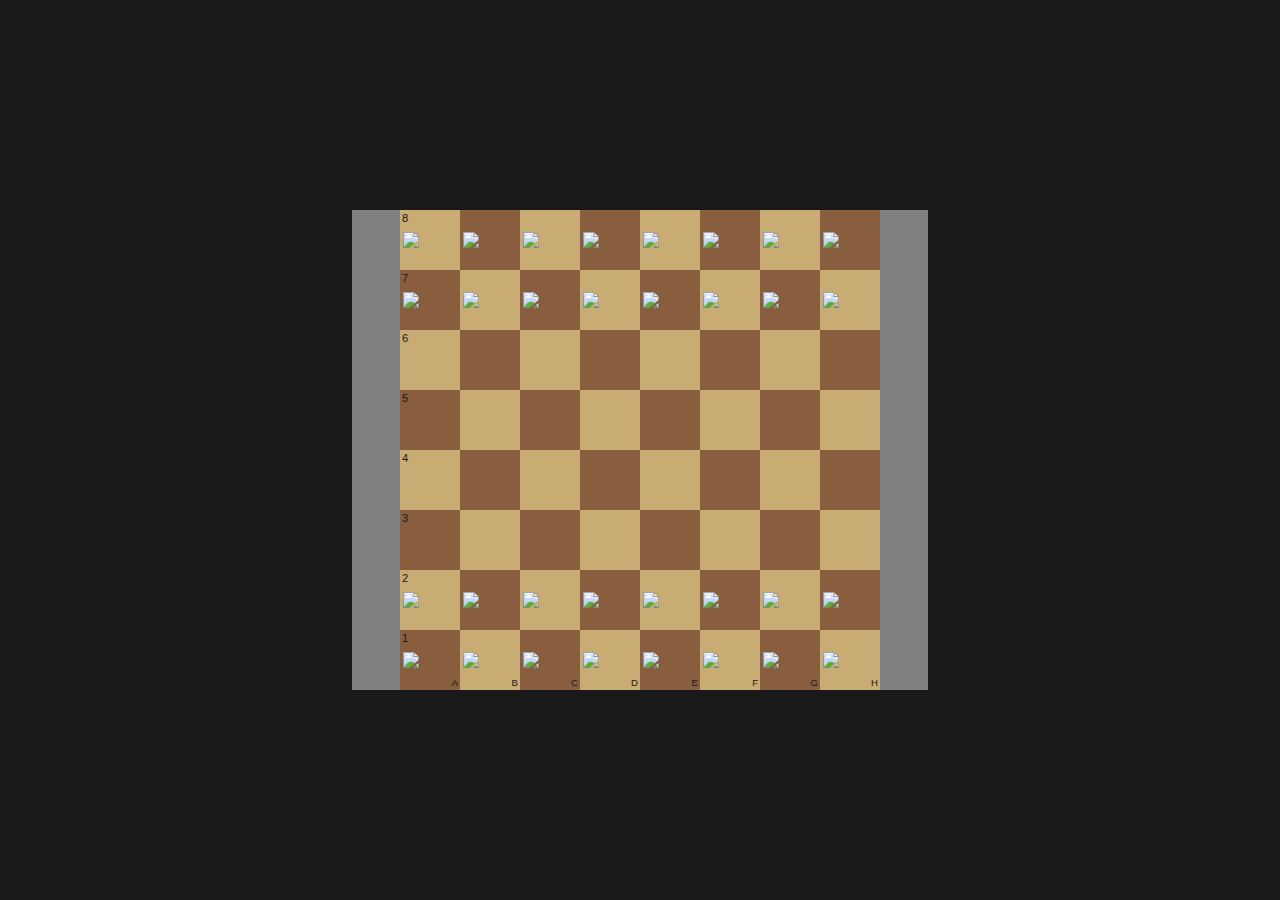
==== Chess/index.html @ 3fe84b0f "First Commit" ====
<!DOCTYPE html>
<html lang="en">

<head>
    <meta charset="UTF-8">
    <meta name="viewport" content="width=device-width, initial-scale=1.0">
    <link rel="stylesheet" href="CSS/overall.css">
    <link rel="stylesheet" href="CSS/board.css">
    <link rel="stylesheet" href="CSS/pieces.css">
    <link rel="shortcut icon" href="assets/images/browserTab.png" type="image/x-icon">
    <title>Chess</title>
</head>

<body>

    <main class="x-Axie">

        <div class="capture-area"></div>

        <div class="board" id="board"></div>

        <div class="capture-area"></div>

    </main>
    </div>
    <script src="JS/board.js"></script>
    <script src="JS/logic.js/path.js"></script>
</body>

</html>
---- Chess/CSS/overall.css ----
*{
    margin: 0; padding: 0; box-sizing: border-box; user-select: none;
}

body {
    width: 100%;
    min-height: 100vh;
    height: 100%;
    display: flex;
    justify-content: center;
    align-items: center;
    background-color: #191919;
}
---- Chess/CSS/board.css ----
:root {
    --black_cell: rgb(136, 94, 63);
    --white_cell: rgb(200, 172, 116);
    --path: rgba(168, 145, 99, 0.815);
}

.x-Axie {
    display: flex;
}

.board {
    background-color: grey;
    width: 30em;
    height: 30em;
    display: flex;
    flex-wrap: wrap;
}

.cell {
    width: calc(100%/8);
    height: calc(100%/8);
    position: relative;
    display: flex;
    justify-content: center;
    align-items: center;
}

.white {
    background-color: var(--white_cell);
}

.black {
    background-color: var(--black_cell);
}

.topNumber,
.bottomLetter {
    font-family: 'Arial';
    color: #191919;
}

.topNumber {
    position: absolute;
    top: 2px;
    left: 2px;
    font-size: .7rem;
}

.bottomLetter {
    font-size: .6rem;
    position: absolute;
    bottom: 2px;
    right: 2px;
}

.capture-area {
    background-color: grey;
    min-width: 3em;
    max-width: 4em;
    display: flex;
    flex-direction: column;
    justify-content: center;
    align-items: center;
    flex-wrap: wrap;
}
---- Chess/CSS/pieces.css ----
img {
    width: 90%;
}

.ball {
    position: absolute;
    top: 50%;
    left: 50%;
    transform: translate(-50%, -50%);
    background-color: rgba(255, 255, 255, 0.6);
    border-radius: 50%;
    width: calc(100%/6);
    height: calc(100%/6);
    transition: .1s ease-in-out;
}

.path:hover .ball {
    width: calc(100% / 4);
    height: calc(100% / 4);
}

.ring {
    position: relative;
    width: 90%;
    height: 90%;
    border: 3px solid rgba(250, 235, 215, 0.7);
    border-radius: 50%;
}

.ring::before {
    content: '';
    position: absolute;
    width: 40px;
    height: 40px;
    background-color: transparent;
    border-radius: 50%;
    top: 50%;
    left: 50%;
    transform: translate(-50%, -50%);
}

.path:hover .ring {
    border: 5px solid rgba(250, 235, 215, 0.7);
}
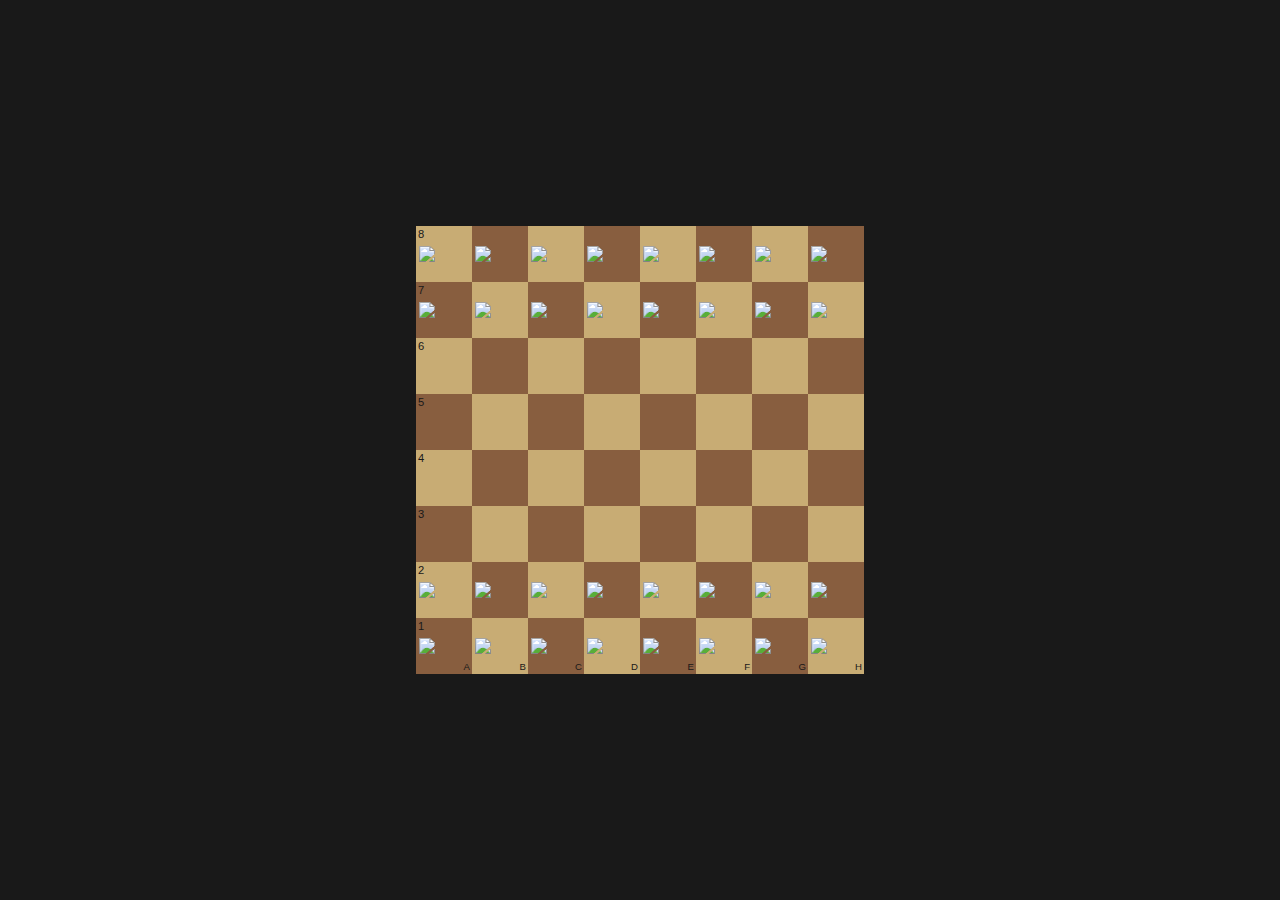
==== commit 3d03a416: "Update index.html" ====
--- a/Chess/index.html
+++ b/Chess/index.html
@@ -1,6 +1,5 @@
 <!DOCTYPE html>
 <html lang="en">
-
 <head>
     <meta charset="UTF-8">
     <meta name="viewport" content="width=device-width, initial-scale=1.0">
@@ -10,9 +9,7 @@
     <link rel="shortcut icon" href="assets/images/browserTab.png" type="image/x-icon">
     <title>Chess</title>
 </head>
-
 <body>
-
     <main class="x-Axie">
 
         <div class="capture-area"></div>
@@ -24,7 +21,10 @@
     </main>
     </div>
     <script src="JS/board.js"></script>
-    <script src="JS/logic.js/path.js"></script>
+    <script src="JS/logic/moviment.js"></script>
+    <script src="JS/logic/path.js"></script>
+    <script src="JS/main.js"></script>
+    <script src="JS/logic/interactive.js"></script>
+    <script src="JS/logic/validator.js"></script>
 </body>
-
-</html>+</html>
--- a/Chess/CSS/overall.css
+++ b/Chess/CSS/overall.css
@@ -6,8 +6,47 @@
     width: 100%;
     min-height: 100vh;
     height: 100%;
+    background-color: #191919;
+    display: flex;
+    flex-direction: column;
+    justify-content: center;
+    align-items: center;
+    gap: .7em;
+}
+
+.promote--area--black,
+.promote--area--white {
+    height: 3.5em;
+    width: 20em;
+    background-color: rgb(87, 80, 77);
+    visibility: hidden;
+    display: flex;
+    justify-content: space-between;
+    align-items: center;
+
+}
+
+.backImg {
+    flex: 1;
+    height: 100%;
     display: flex;
     justify-content: center;
     align-items: center;
-    background-color: #191919;
-}+    transition: .3s ease-in-out;
+    cursor: pointer;
+}
+
+.backImg:hover {
+    background-color: rgb(63, 58, 57);
+    box-shadow: 0 0 10px 3px rgb(63, 58, 57);
+
+}
+
+.backImg img {
+    width: 70%;
+    transition: .1s ease-in-out;
+}
+
+.backImg:hover img {
+    width: 65%;
+}
--- a/Chess/CSS/board.css
+++ b/Chess/CSS/board.css
@@ -4,14 +4,15 @@
     --path: rgba(168, 145, 99, 0.815);
 }
 
-.x-Axie {
+.x--Axie {
     display: flex;
+    gap: .5em;
 }
 
 .board {
     background-color: grey;
-    width: 30em;
-    height: 30em;
+    width: 28em;
+    height: 28em;
     display: flex;
     flex-wrap: wrap;
 }
@@ -54,12 +55,19 @@
 }
 
 .capture-area {
-    background-color: grey;
-    min-width: 3em;
-    max-width: 4em;
+    width: 3em;
+    max-width: 3em;
+    max-height: 28em;
     display: flex;
     flex-direction: column;
     justify-content: center;
     align-items: center;
-    flex-wrap: wrap;
-}+    border-radius: 5px;
+}
+
+.capture-area:first-of-type{
+    background-color: var(--white_cell);
+}
+.capture-area:last-of-type{
+    background-color: var(--black_cell);
+}
--- a/Chess/CSS/pieces.css
+++ b/Chess/CSS/pieces.css
@@ -20,11 +20,14 @@
 }
 
 .ring {
-    position: relative;
-    width: 90%;
-    height: 90%;
-    border: 3px solid rgba(250, 235, 215, 0.7);
+    position: absolute;
+    width: 95%;
+    height: 95%;
+    border: 3px solid rgba(250, 235, 215, 0.5);
     border-radius: 50%;
+    left: 2.5%;
+    bottom: 2.5%;
+    transition: .1s ease-in-out;
 }
 
 .ring::before {
@@ -40,5 +43,47 @@
 }
 
 .path:hover .ring {
-    border: 5px solid rgba(250, 235, 215, 0.7);
-}+    border: 5px solid rgba(250, 235, 215, 0.6);
+}
+.square {
+    position: absolute;
+    width: calc(100%/5);
+    height: calc(100%/5);
+    border: 2px solid rgba(250, 235, 215, 0.5);
+    left: 50%;
+    bottom: 50%;
+    transform: translate(-50%, 50%);
+    transition: .1s ease-in-out;
+    box-sizing: content-box;
+    transition: .1s ease-in-out;
+}
+
+.square::before {
+    content: '';
+    position: absolute;
+    background-color: transparent;
+    top: 50%;
+    left: 50%;
+    transform: translate(-50%, -50%);
+}
+
+.path:hover .square {
+    border: 4px solid rgba(250, 235, 215, 0.7);
+}
+
+.image-container {
+    position: relative;
+    width: 100%;
+    height: 30px;
+}
+
+.image-container img {
+    width: 100%;
+    position: absolute;
+    bottom: 0;
+    transition: transform 0.3s ease-in-out;
+}
+
+.image-container img:hover {
+    transform: translate(0, -40%);
+}
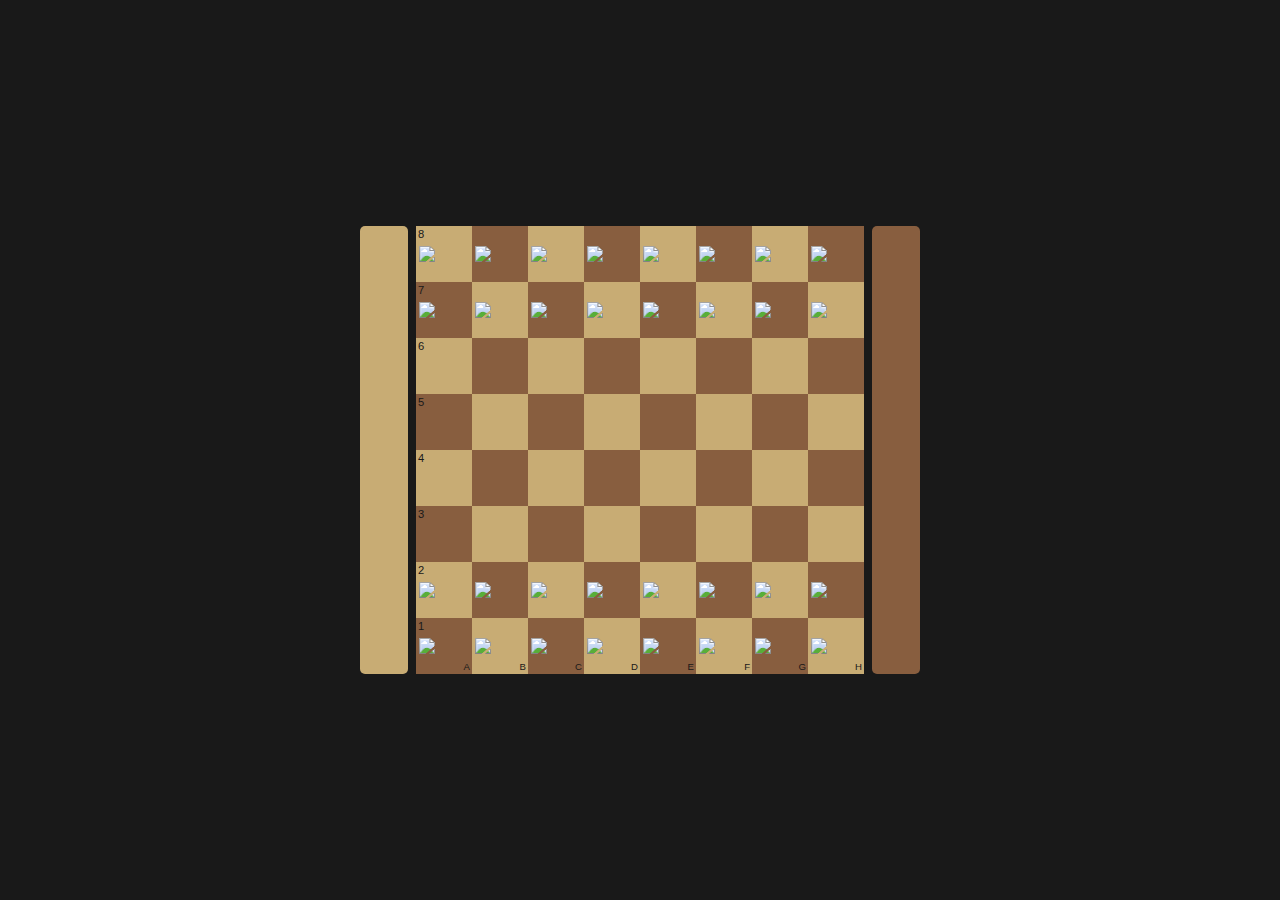
==== commit d611e632: "Update index.html" ====
--- a/Chess/index.html
+++ b/Chess/index.html
@@ -6,11 +6,14 @@
     <link rel="stylesheet" href="CSS/overall.css">
     <link rel="stylesheet" href="CSS/board.css">
     <link rel="stylesheet" href="CSS/pieces.css">
-    <link rel="shortcut icon" href="assets/images/browserTab.png" type="image/x-icon">
+    <link rel="shortcut icon" href="assets/imgs/browserTab.png" type="image/x-icon">
     <title>Chess</title>
 </head>
 <body>
-    <main class="x-Axie">
+    <div class="promote--area--white" id="promoteWhiteArea">
+
+    </div>
+    <div class="x--Axie">
 
         <div class="capture-area"></div>
 
@@ -18,13 +21,18 @@
 
         <div class="capture-area"></div>
 
-    </main>
+    </div>
+    <div class="promote--area--black" id="promoteBlackArea">
     </div>
     <script src="JS/board.js"></script>
     <script src="JS/logic/moviment.js"></script>
     <script src="JS/logic/path.js"></script>
     <script src="JS/main.js"></script>
     <script src="JS/logic/interactive.js"></script>
-    <script src="JS/logic/validator.js"></script>
+    <script src="JS/logic/validator/validates.js"></script>
+    <script src="JS/logic/validator/path_block.js"></script>
+    <script src="JS/logic/validator/block_cells.js"></script>
+    <script src="JS/logic/validator/check.js"></script>
+    <script src="JS/logic/validator/defender_piece.js"></script>
 </body>
 </html>
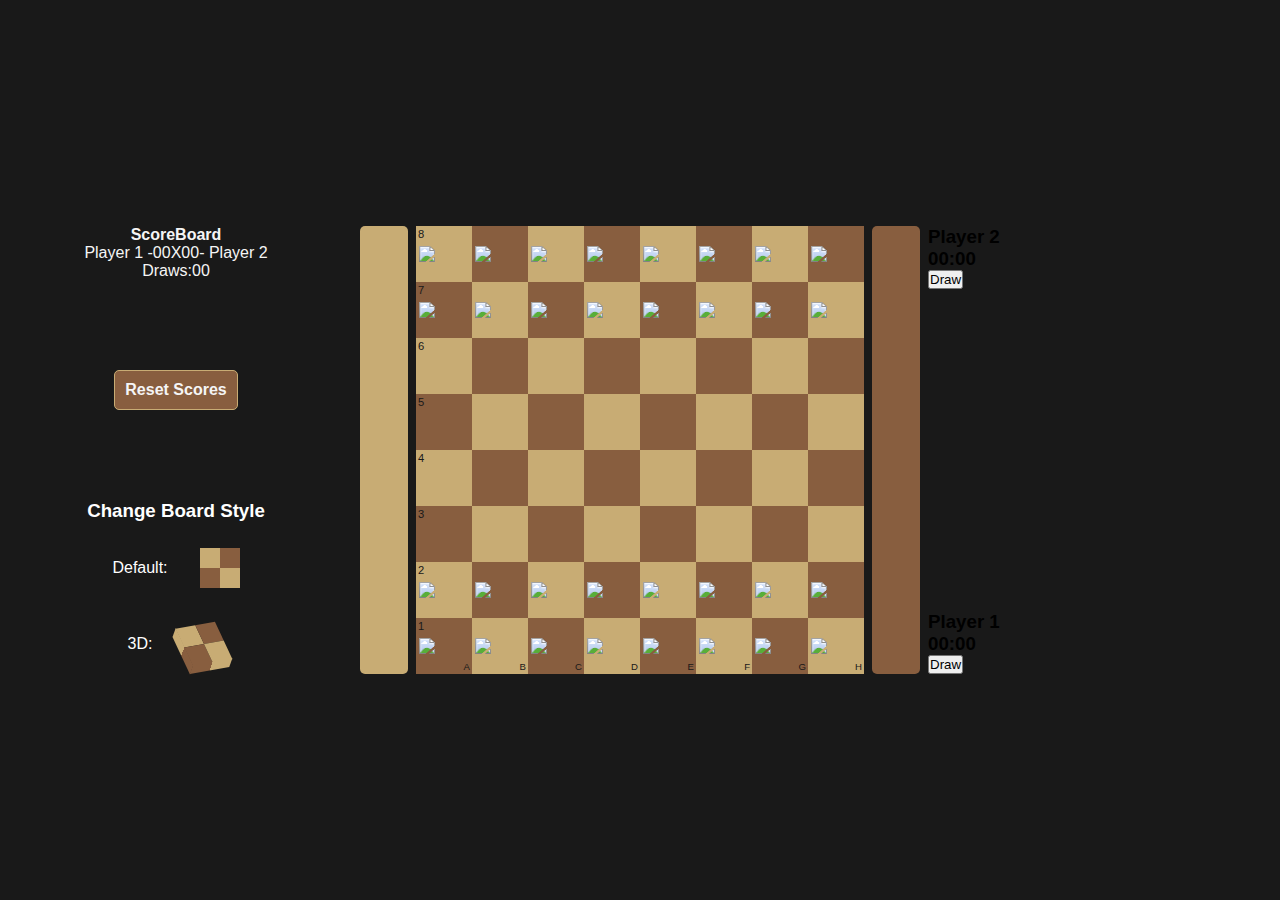
==== commit f51c05f8: "Update index.html" ====
--- a/Chess/index.html
+++ b/Chess/index.html
@@ -10,6 +10,40 @@
     <title>Chess</title>
 </head>
 <body>
+    <div class="left--side">
+            <div class="scoreboard--area">
+                <h4>ScoreBoard</h4>
+                <div>
+                    <span>Player 1 -</span><span>00</span>
+                    <span> X </span>
+                    <span>00</span><span>- Player 2</span>
+                </div>
+                <p>Draws:<span>00</span></p>
+            </div>
+        <button class="reset--btn" id="resetBtn">Reset Scores</button>
+
+        <div class="board--styles">
+            <h3>Change Board Style</h3>
+            <div class="style">
+                <span>Default:</span>
+                <div class="defaultBoard">
+                    <div></div>
+                    <div></div>
+                    <div></div>
+                    <div></div>
+                </div>
+            </div>
+            <div class="style">
+                <span>3D:</span>
+                <div class="_3Dboard">
+                    <div></div>
+                    <div></div>
+                    <div></div>
+                    <div></div>
+                </div>
+            </div>
+        </div>
+    </div>
     <div class="promote--area--white" id="promoteWhiteArea">
 
     </div>
@@ -24,15 +58,31 @@
     </div>
     <div class="promote--area--black" id="promoteBlackArea">
     </div>
+    <div class="right--side">
+        <div class="timer">
+            <h3>Player 2</h3>
+            <h3>00:00</h3>
+            <button>Draw</button>
+        </div>
+
+        <div class="timer">
+            <h3>Player 1</h3>
+            <h3>00:00</h3>
+            <button>Draw</button>
+        </div>
+    </div>
     <script src="JS/board.js"></script>
     <script src="JS/logic/moviment.js"></script>
     <script src="JS/logic/path.js"></script>
     <script src="JS/main.js"></script>
     <script src="JS/logic/interactive.js"></script>
+    <script src="JS/logic/validator/check/check.js"></script>
+    <script src="JS/logic/validator/check/checkMate.js"></script>
+    <script src="JS/logic/validator/check/help_king.js"></script>
     <script src="JS/logic/validator/validates.js"></script>
-    <script src="JS/logic/validator/path_block.js"></script>
-    <script src="JS/logic/validator/block_cells.js"></script>
-    <script src="JS/logic/validator/check.js"></script>
+    <script src="JS/logic/validator/block/path_block.js"></script>
+    <script src="JS/logic/validator/block/block_cells.js"></script>
     <script src="JS/logic/validator/defender_piece.js"></script>
+    <script src="JS/animation/tilt.js"></script>
 </body>
 </html>
--- a/Chess/CSS/overall.css
+++ b/Chess/CSS/overall.css
@@ -1,5 +1,9 @@
-*{
-    margin: 0; padding: 0; box-sizing: border-box; user-select: none;
+* {
+    margin: 0;
+    padding: 0;
+    box-sizing: border-box;
+    user-select: none;
+    font-family: 'Arial';
 }
 
 body {
@@ -8,11 +12,13 @@
     height: 100%;
     background-color: #191919;
     display: flex;
-    flex-direction: column;
-    justify-content: center;
+    flex-direction: row;
+    justify-content: space-between;
     align-items: center;
-    gap: .7em;
+    gap: .5em;
+    position: relative;
 }
+
 
 .promote--area--black,
 .promote--area--white {
@@ -23,7 +29,15 @@
     display: flex;
     justify-content: space-between;
     align-items: center;
-
+    position: absolute;
+    left: 50%;
+    transform: translate(-50%,0);
+}
+.promote--area--white {
+    top: 10px;
+}
+.promote--area--black {
+    bottom: 10px;
 }
 
 .backImg {
@@ -50,3 +64,126 @@
 .backImg:hover img {
     width: 65%;
 }
+
+.left--side,.right--side {
+    height: 28em;
+    width: 100%;
+    display: flex;
+    flex-direction: column;
+    justify-content: space-between;
+}
+.left--side {
+    align-items: center;
+}
+
+.scores {
+    display: flex;
+    flex-direction: column;
+    justify-content: center;
+    align-items: center;
+    gap: 1.5em;
+}
+
+.reset--btn{
+    max-width: 10em;
+    padding: 10px;
+    font-size: 1rem;
+    background-color: var(--black_cell);
+    border: 1px solid var(--white_cell);
+    color: whitesmoke;
+    border-radius: 5px;
+    font-weight: bold;
+    transition: .1s ease-in-out;
+}
+.reset--btn:hover{
+    background-color: var(--white_cell);
+    border: 1px solid var(--black_cell);
+    color: rgba(0, 0, 0, 0.66);
+}
+
+.scoreboard--area *{
+color: whitesmoke;
+display: flex;
+justify-content: center;
+align-items: center;
+}
+
+.board--styles{
+    display: flex;
+    flex-direction: column;
+    align-items: center;
+    gap: 1em;
+    color: white;
+}
+
+.style {
+    display: flex;
+    justify-content: space-between;
+    align-items: center;
+    max-width: 100%;
+    gap: 2em;
+    padding: 10px;
+    transition: .2s ease-in-out;
+}
+
+.style:hover{
+    background-color: rgb(255, 255, 255, .4);
+    color: black;
+    border-radius: 15px;
+}
+
+.defaultBoard,
+._3Dboard,
+.tiltBoard {
+    display: flex;
+    flex-wrap: wrap;
+    width: 40px;
+    height: 40px;
+}
+
+.defaultBoard > div,
+._3Dboard > div,
+.tiltBoard > div {
+    width: 50%;
+    height: 50%;
+    background-color: var(--black_cell)
+}
+
+.defaultBoard > div:nth-child(1),
+._3Dboard > div:nth-child(1),
+.tiltBoard > div:nth-child(1),
+.defaultBoard > div:nth-child(4),
+._3Dboard > div:nth-child(4),
+.tiltBoard > div:nth-child(4) {
+    background-color: var(--white_cell);
+}
+
+._3Dboard{
+    transform: rotate(-10deg) skew(15deg);
+    position: relative;
+}
+
+._3Dboard::before {
+    content: '';
+    position: absolute;
+    right: 23.1px;
+    height: 7px;
+    width: 100%;
+    background: linear-gradient(90deg, var(--white_cell) 0%, var(--white_cell) 50%, var(--black_cell) 50%, var(--black_cell) 100%);
+    background-size: 40px;
+    transform: rotate(90deg) skew(50deg);
+    top:20.4px;
+}
+
+._3Dboard::after{
+    content: '';
+    position: absolute;
+    top: 39.3px;
+    height: 8px;
+    width: 100%;
+    background: linear-gradient(90deg, var(--black_cell) 0%, var(--black_cell) 50%, var(--white_cell) 50%, var(--white_cell) 100%);
+    background-size: 40px;
+    transform: rotate(0deg) skew(-40deg);
+    left: -3.5px;
+
+}
--- a/Chess/CSS/board.css
+++ b/Chess/CSS/board.css
@@ -1,7 +1,6 @@
 :root {
     --black_cell: rgb(136, 94, 63);
     --white_cell: rgb(200, 172, 116);
-    --path: rgba(168, 145, 99, 0.815);
 }
 
 .x--Axie {
@@ -71,3 +70,55 @@
 .capture-area:last-of-type{
     background-color: var(--black_cell);
 }
+/*
+
+.x--Axie {
+    display: flex;
+    justify-content: space-around;
+    width: 100%;
+    flex-grow: 1;
+    position: relative;
+}
+
+.board {
+    position: absolute;
+    left: 50%;
+    top: 50%;
+    transform: translate(-50%, -50%) rotate(-10deg) skew(15deg);
+    width: 28em;
+    height: 28em;
+    display: flex;
+    flex-wrap: wrap;
+    transition: 0.5s;
+    background-color: grey;
+    box-shadow: -20px 20px 20px white;
+}
+
+.board:hover {
+    top: 45%;
+    box-shadow: -40px 40px 50px white;
+}
+
+.board::before {
+    content: '';
+    position: absolute;
+    right: calc(28em/1.9144);
+    height: 20px;
+    width: 100%;
+    background: linear-gradient(90deg, var(--white_cell) 0%, var(--white_cell) 50%, var(--black_cell) 50%, var(--black_cell) 100%);
+    background-size: calc(28em/4);
+    transform: rotate(90deg) skew(45deg);
+    top: calc(28em/2);
+}
+
+.board::after{
+    content: '';
+    position: absolute;
+    top: 28em;
+    height: 20px;
+    width: 100%;
+    background: linear-gradient(90deg, var(--black_cell) 0%, var(--black_cell) 50%, var(--white_cell) 50%, var(--white_cell) 100%);
+    background-size: calc(28em/4);
+    transform: rotate(0deg) skew(-45deg);
+    left: -10px;
+}
--- a/Chess/CSS/pieces.css
+++ b/Chess/CSS/pieces.css
@@ -9,14 +9,14 @@
     transform: translate(-50%, -50%);
     background-color: rgba(255, 255, 255, 0.6);
     border-radius: 50%;
-    width: calc(100%/6);
-    height: calc(100%/6);
+    width: calc(100%/4);
+    height: calc(100%/4);
     transition: .1s ease-in-out;
 }
 
 .path:hover .ball {
-    width: calc(100% / 4);
-    height: calc(100% / 4);
+    width: calc(100% / 3.5);
+    height: calc(100% / 3.5);
 }
 
 .ring {
@@ -45,10 +45,11 @@
 .path:hover .ring {
     border: 5px solid rgba(250, 235, 215, 0.6);
 }
+
 .square {
     position: absolute;
-    width: calc(100%/5);
-    height: calc(100%/5);
+    width: calc(100%/4);
+    height: calc(100%/4);
     border: 2px solid rgba(250, 235, 215, 0.5);
     left: 50%;
     bottom: 50%;
